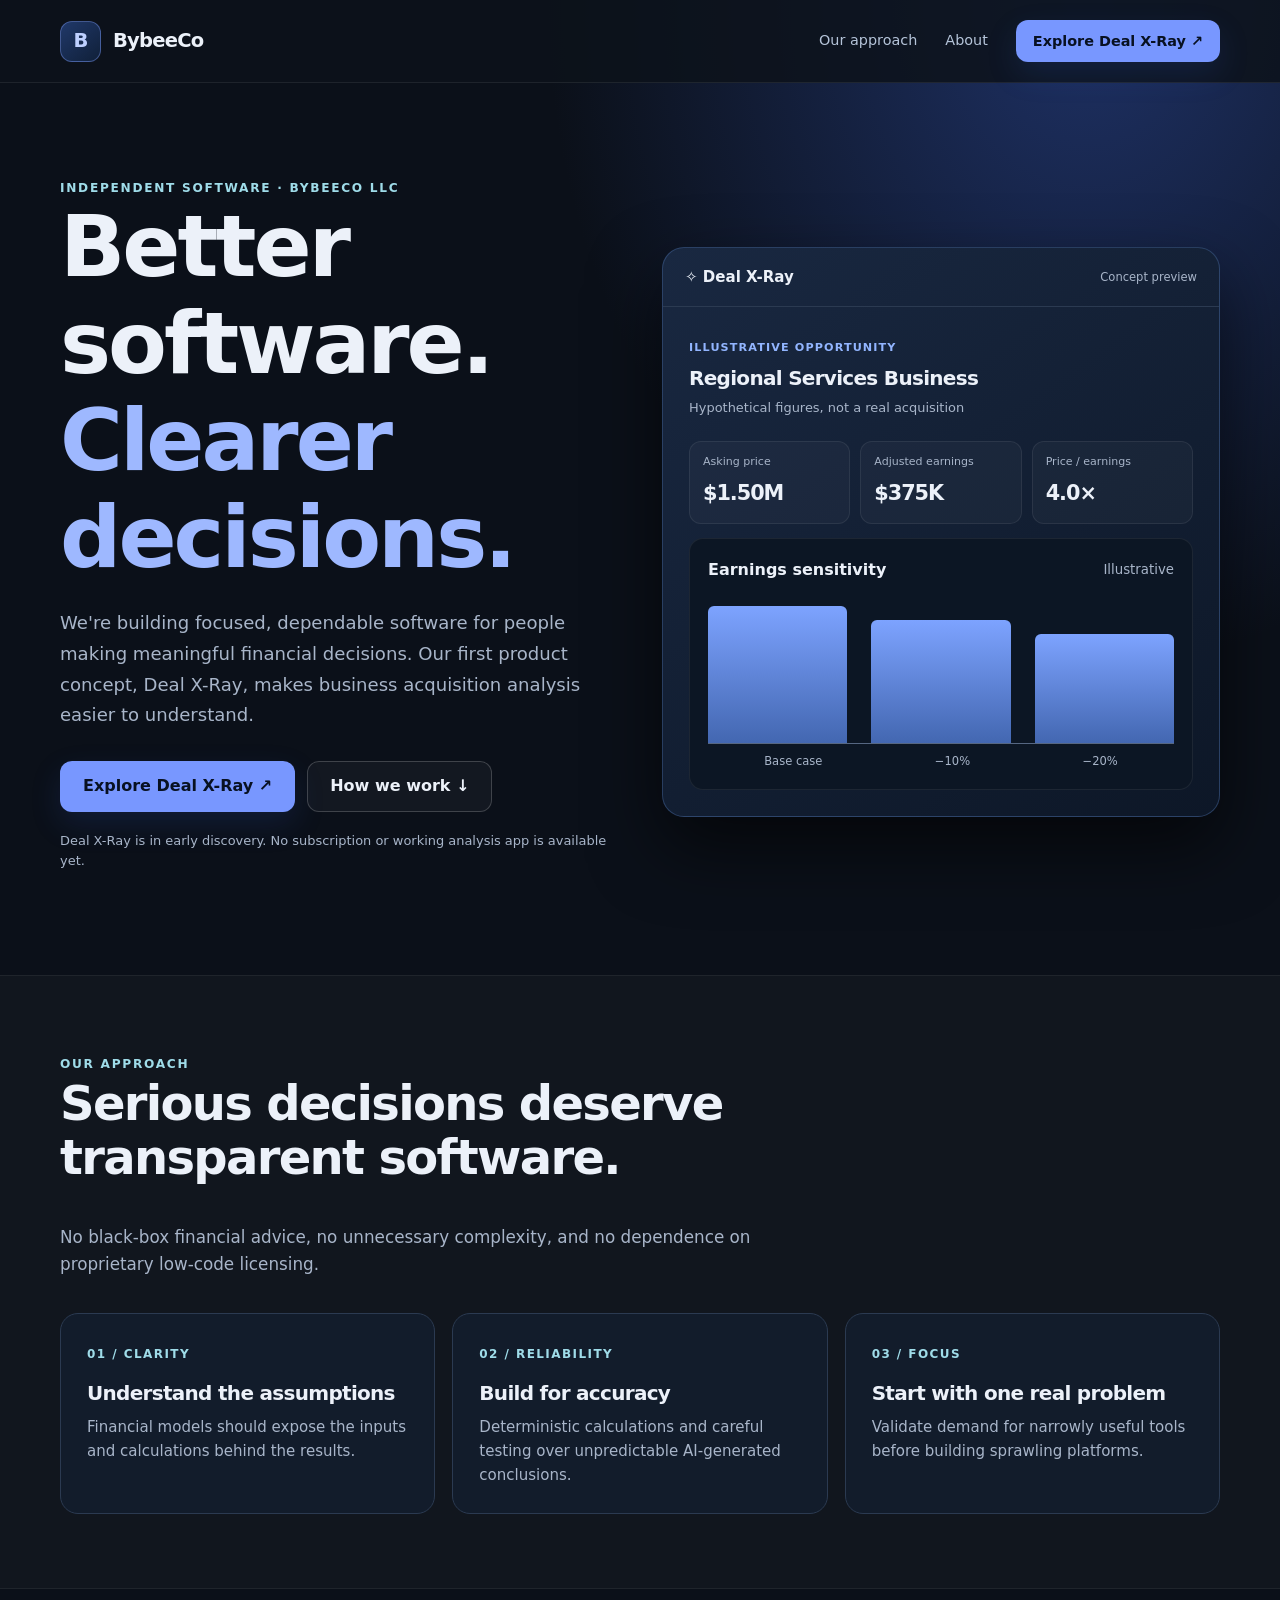
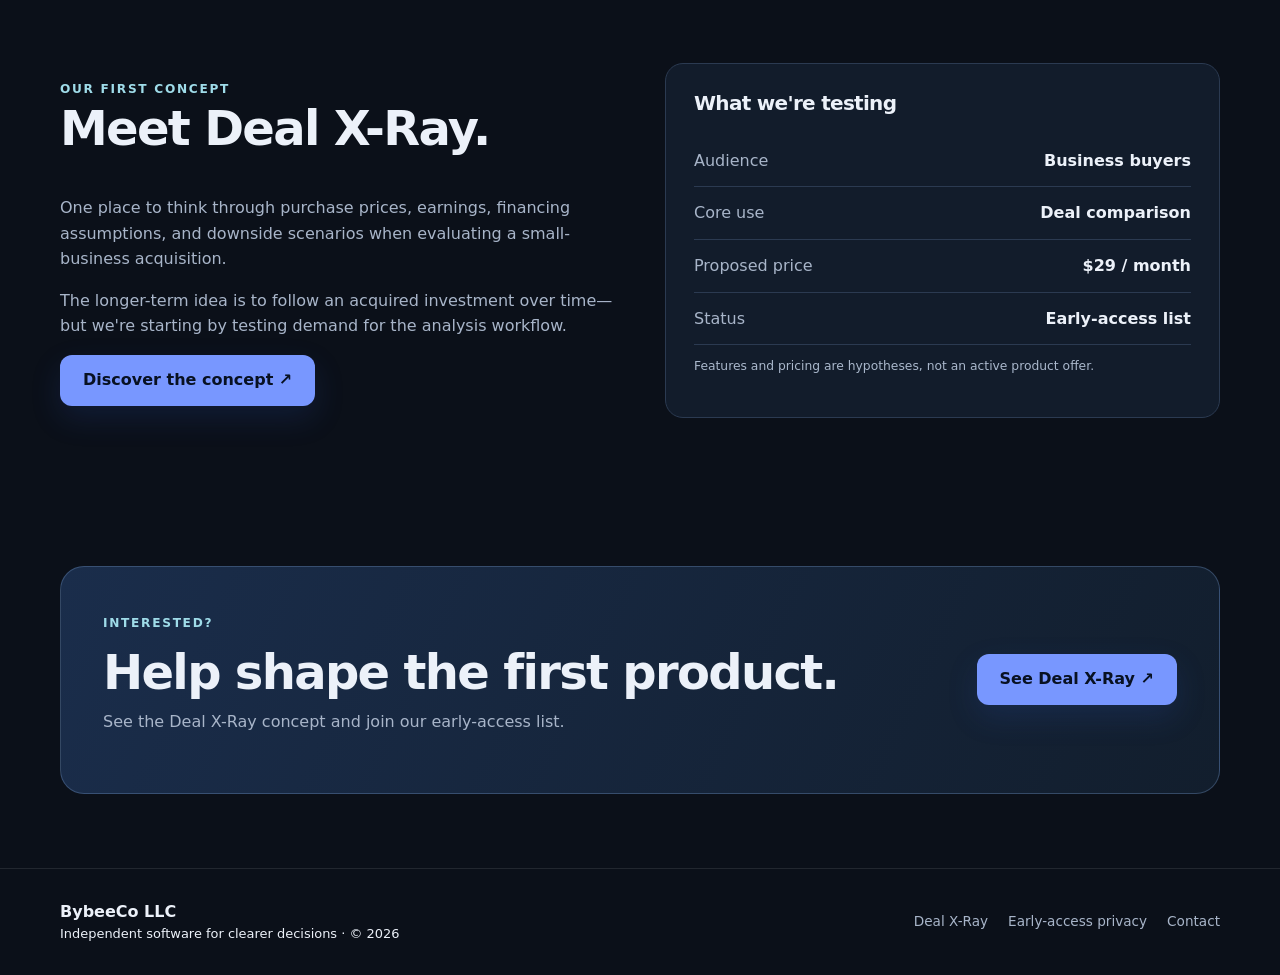
==== index.html @ 691fa4d2 "feat(site): add BybeeCo and Deal X-Ray launch pages" ====
<!doctype html>
<html lang="en"><head><meta charset="utf-8"><meta name="viewport" content="width=device-width,initial-scale=1"><meta name="theme-color" content="#0b1019"><meta name="description" content="BybeeCo is an independent software company creating transparent tools for financial decisions. Explore our first product concept, Deal X-Ray."><meta property="og:title" content="BybeeCo | Software for clearer decisions"><meta property="og:description" content="Independent software for meaningful business decisions. Discover Deal X-Ray."><link rel="icon" href="favicon.svg" type="image/svg+xml"><link rel="stylesheet" href="styles.css"><title>BybeeCo — Software for clearer decisions</title></head>
<body><header class="header"><div class="container nav"><a class="logo" href="./" aria-label="BybeeCo home"><span class="monogram">B</span>BybeeCo</a><nav class="nav-links" aria-label="Primary"><a href="#mission">Our approach</a><a href="#about">About</a><a class="button primary small" href="deal-xray/">Explore Deal X-Ray ↗</a></nav></div></header>
<main>
<section class="hero container"><div><div class="eyebrow">Independent software · BybeeCo LLC</div><h1>Better software.<br><span>Clearer decisions.</span></h1><p class="lead">We're building focused, dependable software for people making meaningful financial decisions. Our first product concept, Deal X-Ray, makes business acquisition analysis easier to understand.</p><div class="actions"><a class="button primary" href="deal-xray/">Explore Deal X-Ray ↗</a><a class="button secondary" href="#mission">How we work ↓</a></div><p class="caption">Deal X-Ray is in early discovery. No subscription or working analysis app is available yet.</p></div>
<div class="preview" role="img" aria-label="Illustrative Deal X-Ray dashboard for a fictional acquisition"><div class="preview-head"><strong>✧ Deal X-Ray</strong><small>Concept preview</small></div><div class="preview-body"><span class="preview-tag">ILLUSTRATIVE OPPORTUNITY</span><h3>Regional Services Business</h3><p class="caption">Hypothetical figures, not a real acquisition</p><div class="metrics"><div class="metric"><span>Asking price</span><strong>$1.50M</strong></div><div class="metric"><span>Adjusted earnings</span><strong>$375K</strong></div><div class="metric"><span>Price / earnings</span><strong>4.0×</strong></div></div><div class="graph"><div class="graph-top"><strong>Earnings sensitivity</strong><small>Illustrative</small></div><div class="bars"><div style="--h:100%"></div><div style="--h:90%"></div><div style="--h:80%"></div></div><div class="bar-labels"><span>Base case</span><span>−10%</span><span>−20%</span></div></div></div></div></section>
<section class="section section-alt" id="mission"><div class="container"><div class="section-head"><span class="kicker">Our approach</span><h2>Serious decisions deserve transparent software.</h2><p>No black-box financial advice, no unnecessary complexity, and no dependence on proprietary low-code licensing.</p></div><div class="cards"><div class="card"><span class="num">01 / CLARITY</span><h3>Understand the assumptions</h3><p>Financial models should expose the inputs and calculations behind the results.</p></div><div class="card"><span class="num">02 / RELIABILITY</span><h3>Build for accuracy</h3><p>Deterministic calculations and careful testing over unpredictable AI-generated conclusions.</p></div><div class="card"><span class="num">03 / FOCUS</span><h3>Start with one real problem</h3><p>Validate demand for narrowly useful tools before building sprawling platforms.</p></div></div></div></section>
<section class="section container" id="about"><div class="split"><div><span class="kicker">Our first concept</span><h2>Meet Deal X-Ray.</h2><p>One place to think through purchase prices, earnings, financing assumptions, and downside scenarios when evaluating a small-business acquisition.</p><p>The longer-term idea is to follow an acquired investment over time—but we're starting by testing demand for the analysis workflow.</p><a class="button primary" href="deal-xray/">Discover the concept ↗</a></div><div class="note"><h3>What we're testing</h3><div class="note-line"><span>Audience</span><strong>Business buyers</strong></div><div class="note-line"><span>Core use</span><strong>Deal comparison</strong></div><div class="note-line"><span>Proposed price</span><strong>$29 / month</strong></div><div class="note-line"><span>Status</span><strong>Early-access list</strong></div><p class="warning">Features and pricing are hypotheses, not an active product offer.</p></div></div></section>
<section class="section container"><div class="cta"><div><span class="kicker">Interested?</span><h2>Help shape the first product.</h2><p>See the Deal X-Ray concept and join our early-access list.</p></div><a class="button primary" href="deal-xray/">See Deal X-Ray ↗</a></div></section>
</main><footer class="footer"><div class="container footer-inner"><div><strong>BybeeCo LLC</strong><div class="caption">Independent software for clearer decisions · © 2026</div></div><div class="footer-links"><a href="deal-xray/">Deal X-Ray</a><a href="deal-xray/privacy.html">Early-access privacy</a><a href="mailto:chandler@bybeeco.net">Contact</a></div></div></footer></body></html>
---- styles.css ----
:root{color-scheme:dark;--bg:#0b1019;--panel:#121c2b;--panel2:#152238;--ink:#ecf1f9;--sub:#a8b5c9;--line:#2b3a51;--accent:#7295ff;--accent2:#9fdce9;--radius:18px}
*{box-sizing:border-box}html{scroll-behavior:smooth}body{margin:0;background:radial-gradient(ellipse 65% 40% at 85% 0%,#1e3165 0%,transparent 65%),var(--bg);color:var(--ink);font:16px/1.6 Inter,ui-sans-serif,system-ui,-apple-system,Segoe UI,sans-serif}a{color:inherit;text-decoration:none}a:hover{text-decoration:underline}a:focus-visible,summary:focus-visible{outline:2px solid var(--accent2);outline-offset:4px}h1,h2,h3,p{margin-top:0}h1,h2,h3{line-height:1.13;letter-spacing:-.035em}h1{font-size:clamp(2.7rem,6.7vw,5.7rem);margin-bottom:22px}h2{font-size:clamp(2rem,4vw,3rem)}h3{font-size:1.25rem}p{color:var(--sub)}small,.muted{color:var(--sub)}.container{width:min(1160px,calc(100% - 40px));margin:auto}.header{border-bottom:1px solid #ffffff13;background:#0c121bd9;position:relative;z-index:2}.nav{min-height:82px;display:flex;align-items:center;justify-content:space-between;gap:22px}.logo{display:flex;align-items:center;gap:12px;font-weight:750;font-size:1.22rem;letter-spacing:-.04em}.monogram{display:inline-grid;place-items:center;width:41px;height:41px;border:1px solid #86a2ff66;border-radius:12px;background:linear-gradient(140deg,#203869,#102039);color:#bed0ff;font-weight:850}.nav-links{display:flex;align-items:center;gap:28px}.nav-links>a:not(.button){font-size:.9rem;color:#b5c4d9}.button{display:inline-flex;align-items:center;justify-content:center;gap:8px;border-radius:12px;padding:14px 22px;font-weight:700;line-height:1.3;transition:transform .15s,background .15s;border:1px solid transparent}.button:hover{text-decoration:none;transform:translateY(-1px)}.primary{background:#7897ff;color:#081122;box-shadow:0 12px 30px #294eb030}.primary:hover{background:#93abff}.secondary{background:#ffffff09;border-color:#ffffff30;color:var(--ink)}.small{padding:11px 16px;font-size:.9rem}.eyebrow,.kicker{font-size:.76rem;color:var(--accent2);font-weight:750;letter-spacing:.14em;text-transform:uppercase}.hero{padding:96px 0 90px;display:grid;grid-template-columns:1fr 1fr;align-items:center;gap:44px}.hero h1 span{color:#9eb8ff}.lead{font-size:1.13rem;line-height:1.7;max-width:580px}.actions{display:flex;flex-wrap:wrap;gap:12px;margin:30px 0 19px}.caption{font-size:.81rem}.preview{background:linear-gradient(145deg,#192841,#0d1727);border:1px solid #4262977f;border-radius:22px;box-shadow:0 30px 70px #0009;overflow:hidden}.preview-head{display:flex;justify-content:space-between;align-items:center;padding:17px 22px;border-bottom:1px solid var(--line);gap:10px}.preview-head strong{font-size:.94rem}.preview-head small{font-size:.72rem}.preview-body{padding:26px}.preview-body h3{margin:8px 0}.preview-tag{color:#92b5ff;font-size:.7rem;font-weight:700;letter-spacing:.1em}.metrics{display:grid;grid-template-columns:repeat(3,1fr);gap:10px;margin-top:23px}.metric{background:#ffffff08;border:1px solid #ffffff13;border-radius:12px;padding:13px}.metric span{display:block;font-size:.69rem;color:var(--sub);line-height:1.3}.metric strong{display:block;font-size:1.3rem;margin:7px 0 0;letter-spacing:-.05em}.graph{margin-top:14px;padding:18px;background:#0c1624;border:1px solid #ffffff12;border-radius:14px}.graph-top{display:flex;align-items:center;justify-content:space-between;gap:10px}.bars{height:138px;display:grid;grid-template-columns:repeat(3,1fr);gap:24px;align-items:end;margin-top:24px;border-bottom:1px solid #566782}.bars div{border-radius:6px 6px 0 0;background:linear-gradient(180deg,#7da3ff,#4367b1);height:var(--h);position:relative}.bar-labels{display:flex;justify-content:space-around;color:var(--sub);font-size:.72rem;padding-top:8px}.section{padding:74px 0}.section-alt{background:#ffffff06;border-block:1px solid #ffffff0f}.section-head{max-width:740px;margin-bottom:35px}.section-head p{font-size:1.05rem}.cards{display:grid;grid-template-columns:repeat(3,minmax(0,1fr));gap:17px}.card{padding:26px;background:var(--panel);border:1px solid var(--line);border-radius:var(--radius)}.card .num{color:var(--accent2);font-size:.75rem;letter-spacing:.12em;font-weight:800}.card h3{margin:17px 0 10px}.card p{font-size:.94rem;margin:0}.split{display:grid;grid-template-columns:1fr 1fr;gap:50px;align-items:center}.check-list{list-style:none;padding:0}.check-list li{padding:12px 0 12px 32px;border-bottom:1px solid var(--line);position:relative;color:#cfdae8}.check-list li:before{content:'✓';position:absolute;left:0;color:var(--accent2)}.note{border:1px solid var(--line);background:var(--panel);border-radius:var(--radius);padding:28px}.note-line{display:flex;justify-content:space-between;gap:10px;padding:13px 0;border-bottom:1px solid var(--line)}.note-line:last-child{border-bottom:0}.note-line span{color:var(--sub)}.note-line strong{white-space:nowrap}.cta{border:1px solid #6685b168;background:linear-gradient(115deg,#1a2d4b,#121e2d);border-radius:24px;padding:42px;display:flex;align-items:center;justify-content:space-between;gap:28px}.cta h2{margin:10px 0}.price{display:flex;gap:12px;align-items:baseline;margin:12px 0 0}.price strong{font-size:2.15rem}.price span{color:var(--sub);font-size:.8rem}.faq{max-width:780px}.faq details{padding:18px 0;border-bottom:1px solid var(--line)}.faq summary{cursor:pointer;font-weight:650}.faq p{padding-top:12px}.footer{border-top:1px solid #ffffff18;padding:30px 0}.footer-inner{display:flex;justify-content:space-between;gap:16px;flex-wrap:wrap;align-items:center}.footer-links{display:flex;flex-wrap:wrap;gap:20px;font-size:.85rem;color:var(--sub)}.legal{max-width:800px;margin:65px auto 90px}.legal h1{font-size:clamp(2.2rem,5vw,3.4rem)}.legal h2{font-size:1.3rem;margin-top:28px}.legal p,.legal li{color:var(--sub)}.warning{font-size:.77rem;color:#aab8cc;margin-top:12px}
@media(max-width:850px){.hero,.split{grid-template-columns:1fr}.hero{padding:65px 0;gap:35px}.cards{grid-template-columns:1fr 1fr}.cta{flex-direction:column;align-items:start}.nav-links>a:not(.button){display:none}}
@media(max-width:560px){.container{width:min(100% - 28px,1160px)}.nav{min-height:70px}.nav-links .button{font-size:.77rem;padding:10px 12px}.logo{font-size:1.06rem}.monogram{width:35px;height:35px}.hero{padding:50px 0}.cards{grid-template-columns:1fr}.metrics{gap:5px}.metric{padding:10px}.metric strong{font-size:1.05rem}.metric span{font-size:.62rem}.preview-body{padding:15px}.cta{padding:26px}.section{padding:50px 0}.footer-inner{align-items:start;flex-direction:column}}
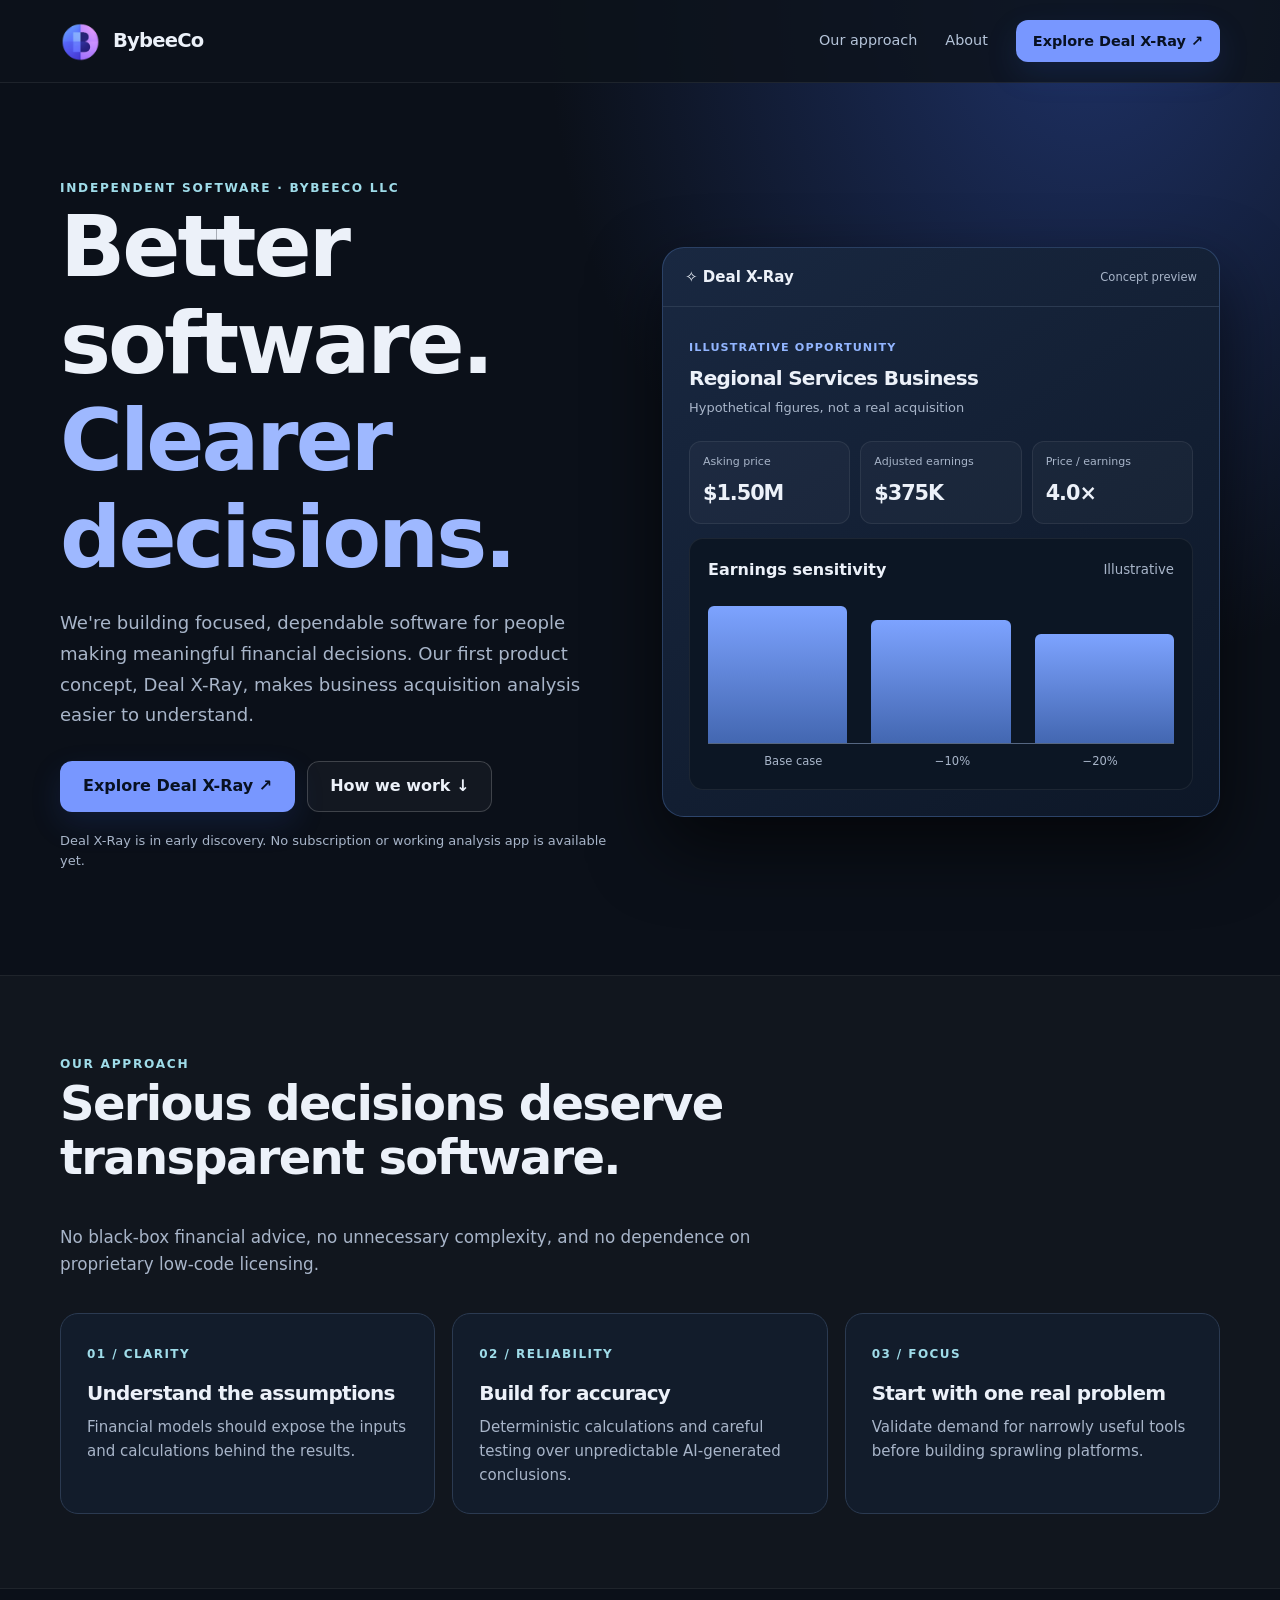
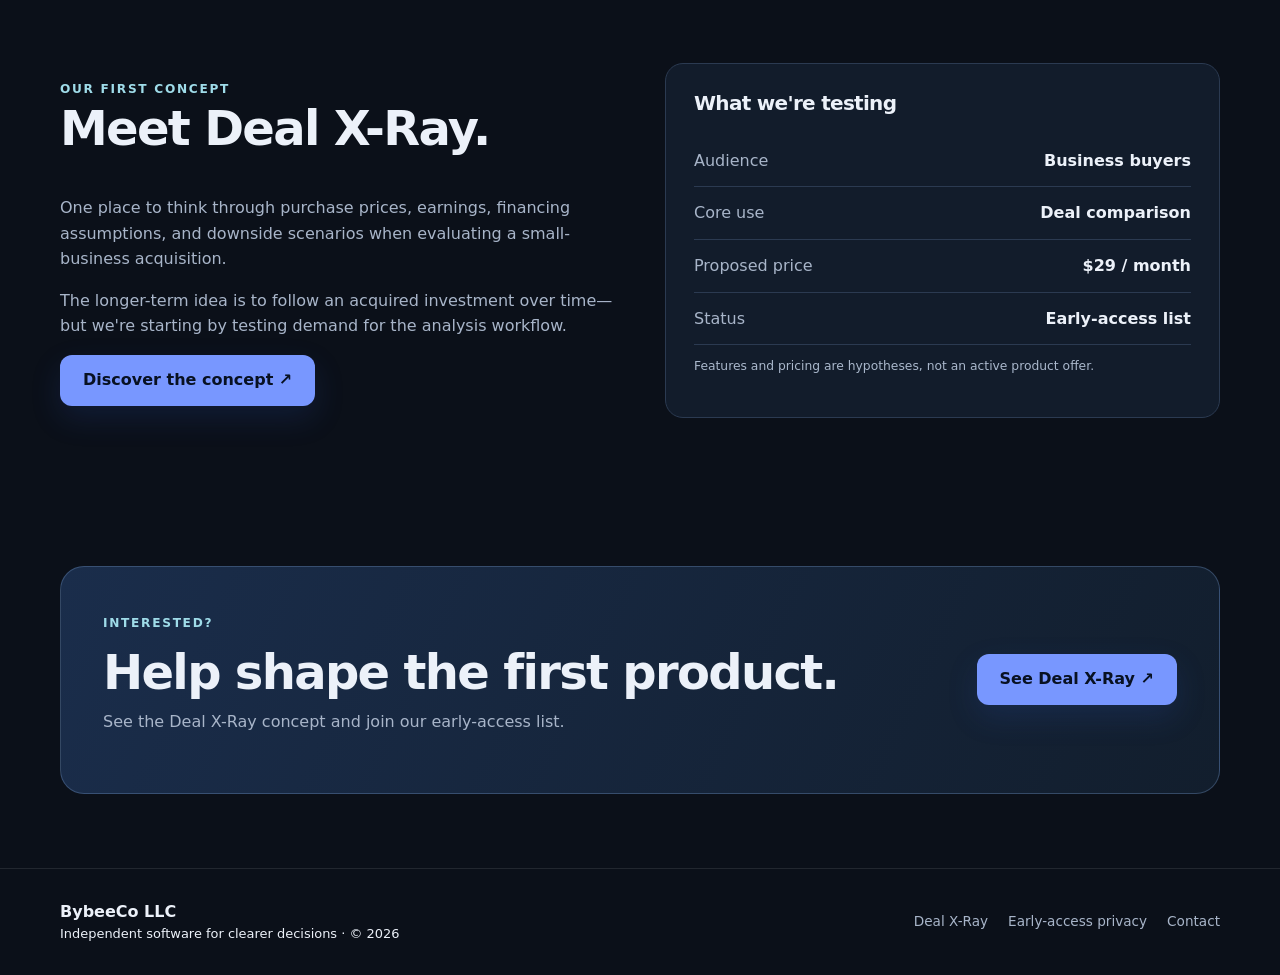
==== commit 5c559581: "style: replace placeholder monogram with original BybeeCo brand assets" ====
--- a/index.html
+++ b/index.html
@@ -1,6 +1,6 @@
 <!doctype html>
-<html lang="en"><head><meta charset="utf-8"><meta name="viewport" content="width=device-width,initial-scale=1"><meta name="theme-color" content="#0b1019"><meta name="description" content="BybeeCo is an independent software company creating transparent tools for financial decisions. Explore our first product concept, Deal X-Ray."><meta property="og:title" content="BybeeCo | Software for clearer decisions"><meta property="og:description" content="Independent software for meaningful business decisions. Discover Deal X-Ray."><link rel="icon" href="favicon.svg" type="image/svg+xml"><link rel="stylesheet" href="styles.css"><title>BybeeCo — Software for clearer decisions</title></head>
-<body><header class="header"><div class="container nav"><a class="logo" href="./" aria-label="BybeeCo home"><span class="monogram">B</span>BybeeCo</a><nav class="nav-links" aria-label="Primary"><a href="#mission">Our approach</a><a href="#about">About</a><a class="button primary small" href="deal-xray/">Explore Deal X-Ray ↗</a></nav></div></header>
+<html lang="en"><head><meta charset="utf-8"><meta name="viewport" content="width=device-width,initial-scale=1"><meta name="theme-color" content="#0b1019"><meta name="description" content="BybeeCo is an independent software company creating transparent tools for financial decisions. Explore our first product concept, Deal X-Ray."><meta property="og:title" content="BybeeCo | Software for clearer decisions"><meta property="og:description" content="Independent software for meaningful business decisions. Discover Deal X-Ray."><link rel="icon" type="image/png" sizes="96x96" href="favicon-96x96.png"><link rel="apple-touch-icon" sizes="192x192" href="web-app-manifest-192x192.png"><link rel="stylesheet" href="styles.css"><title>BybeeCo — Software for clearer decisions</title></head>
+<body><header class="header"><div class="container nav"><a class="logo" href="./" aria-label="BybeeCo home"><img class="brand-mark" src="web-app-manifest-192x192.png" width="41" height="41" alt="" decoding="async">BybeeCo</a><nav class="nav-links" aria-label="Primary"><a href="#mission">Our approach</a><a href="#about">About</a><a class="button primary small" href="deal-xray/">Explore Deal X-Ray ↗</a></nav></div></header>
 <main>
 <section class="hero container"><div><div class="eyebrow">Independent software · BybeeCo LLC</div><h1>Better software.<br><span>Clearer decisions.</span></h1><p class="lead">We're building focused, dependable software for people making meaningful financial decisions. Our first product concept, Deal X-Ray, makes business acquisition analysis easier to understand.</p><div class="actions"><a class="button primary" href="deal-xray/">Explore Deal X-Ray ↗</a><a class="button secondary" href="#mission">How we work ↓</a></div><p class="caption">Deal X-Ray is in early discovery. No subscription or working analysis app is available yet.</p></div>
 <div class="preview" role="img" aria-label="Illustrative Deal X-Ray dashboard for a fictional acquisition"><div class="preview-head"><strong>✧ Deal X-Ray</strong><small>Concept preview</small></div><div class="preview-body"><span class="preview-tag">ILLUSTRATIVE OPPORTUNITY</span><h3>Regional Services Business</h3><p class="caption">Hypothetical figures, not a real acquisition</p><div class="metrics"><div class="metric"><span>Asking price</span><strong>$1.50M</strong></div><div class="metric"><span>Adjusted earnings</span><strong>$375K</strong></div><div class="metric"><span>Price / earnings</span><strong>4.0×</strong></div></div><div class="graph"><div class="graph-top"><strong>Earnings sensitivity</strong><small>Illustrative</small></div><div class="bars"><div style="--h:100%"></div><div style="--h:90%"></div><div style="--h:80%"></div></div><div class="bar-labels"><span>Base case</span><span>−10%</span><span>−20%</span></div></div></div></div></section>
--- a/styles.css
+++ b/styles.css
@@ -1,4 +1,4 @@
 :root{color-scheme:dark;--bg:#0b1019;--panel:#121c2b;--panel2:#152238;--ink:#ecf1f9;--sub:#a8b5c9;--line:#2b3a51;--accent:#7295ff;--accent2:#9fdce9;--radius:18px}
-*{box-sizing:border-box}html{scroll-behavior:smooth}body{margin:0;background:radial-gradient(ellipse 65% 40% at 85% 0%,#1e3165 0%,transparent 65%),var(--bg);color:var(--ink);font:16px/1.6 Inter,ui-sans-serif,system-ui,-apple-system,Segoe UI,sans-serif}a{color:inherit;text-decoration:none}a:hover{text-decoration:underline}a:focus-visible,summary:focus-visible{outline:2px solid var(--accent2);outline-offset:4px}h1,h2,h3,p{margin-top:0}h1,h2,h3{line-height:1.13;letter-spacing:-.035em}h1{font-size:clamp(2.7rem,6.7vw,5.7rem);margin-bottom:22px}h2{font-size:clamp(2rem,4vw,3rem)}h3{font-size:1.25rem}p{color:var(--sub)}small,.muted{color:var(--sub)}.container{width:min(1160px,calc(100% - 40px));margin:auto}.header{border-bottom:1px solid #ffffff13;background:#0c121bd9;position:relative;z-index:2}.nav{min-height:82px;display:flex;align-items:center;justify-content:space-between;gap:22px}.logo{display:flex;align-items:center;gap:12px;font-weight:750;font-size:1.22rem;letter-spacing:-.04em}.monogram{display:inline-grid;place-items:center;width:41px;height:41px;border:1px solid #86a2ff66;border-radius:12px;background:linear-gradient(140deg,#203869,#102039);color:#bed0ff;font-weight:850}.nav-links{display:flex;align-items:center;gap:28px}.nav-links>a:not(.button){font-size:.9rem;color:#b5c4d9}.button{display:inline-flex;align-items:center;justify-content:center;gap:8px;border-radius:12px;padding:14px 22px;font-weight:700;line-height:1.3;transition:transform .15s,background .15s;border:1px solid transparent}.button:hover{text-decoration:none;transform:translateY(-1px)}.primary{background:#7897ff;color:#081122;box-shadow:0 12px 30px #294eb030}.primary:hover{background:#93abff}.secondary{background:#ffffff09;border-color:#ffffff30;color:var(--ink)}.small{padding:11px 16px;font-size:.9rem}.eyebrow,.kicker{font-size:.76rem;color:var(--accent2);font-weight:750;letter-spacing:.14em;text-transform:uppercase}.hero{padding:96px 0 90px;display:grid;grid-template-columns:1fr 1fr;align-items:center;gap:44px}.hero h1 span{color:#9eb8ff}.lead{font-size:1.13rem;line-height:1.7;max-width:580px}.actions{display:flex;flex-wrap:wrap;gap:12px;margin:30px 0 19px}.caption{font-size:.81rem}.preview{background:linear-gradient(145deg,#192841,#0d1727);border:1px solid #4262977f;border-radius:22px;box-shadow:0 30px 70px #0009;overflow:hidden}.preview-head{display:flex;justify-content:space-between;align-items:center;padding:17px 22px;border-bottom:1px solid var(--line);gap:10px}.preview-head strong{font-size:.94rem}.preview-head small{font-size:.72rem}.preview-body{padding:26px}.preview-body h3{margin:8px 0}.preview-tag{color:#92b5ff;font-size:.7rem;font-weight:700;letter-spacing:.1em}.metrics{display:grid;grid-template-columns:repeat(3,1fr);gap:10px;margin-top:23px}.metric{background:#ffffff08;border:1px solid #ffffff13;border-radius:12px;padding:13px}.metric span{display:block;font-size:.69rem;color:var(--sub);line-height:1.3}.metric strong{display:block;font-size:1.3rem;margin:7px 0 0;letter-spacing:-.05em}.graph{margin-top:14px;padding:18px;background:#0c1624;border:1px solid #ffffff12;border-radius:14px}.graph-top{display:flex;align-items:center;justify-content:space-between;gap:10px}.bars{height:138px;display:grid;grid-template-columns:repeat(3,1fr);gap:24px;align-items:end;margin-top:24px;border-bottom:1px solid #566782}.bars div{border-radius:6px 6px 0 0;background:linear-gradient(180deg,#7da3ff,#4367b1);height:var(--h);position:relative}.bar-labels{display:flex;justify-content:space-around;color:var(--sub);font-size:.72rem;padding-top:8px}.section{padding:74px 0}.section-alt{background:#ffffff06;border-block:1px solid #ffffff0f}.section-head{max-width:740px;margin-bottom:35px}.section-head p{font-size:1.05rem}.cards{display:grid;grid-template-columns:repeat(3,minmax(0,1fr));gap:17px}.card{padding:26px;background:var(--panel);border:1px solid var(--line);border-radius:var(--radius)}.card .num{color:var(--accent2);font-size:.75rem;letter-spacing:.12em;font-weight:800}.card h3{margin:17px 0 10px}.card p{font-size:.94rem;margin:0}.split{display:grid;grid-template-columns:1fr 1fr;gap:50px;align-items:center}.check-list{list-style:none;padding:0}.check-list li{padding:12px 0 12px 32px;border-bottom:1px solid var(--line);position:relative;color:#cfdae8}.check-list li:before{content:'✓';position:absolute;left:0;color:var(--accent2)}.note{border:1px solid var(--line);background:var(--panel);border-radius:var(--radius);padding:28px}.note-line{display:flex;justify-content:space-between;gap:10px;padding:13px 0;border-bottom:1px solid var(--line)}.note-line:last-child{border-bottom:0}.note-line span{color:var(--sub)}.note-line strong{white-space:nowrap}.cta{border:1px solid #6685b168;background:linear-gradient(115deg,#1a2d4b,#121e2d);border-radius:24px;padding:42px;display:flex;align-items:center;justify-content:space-between;gap:28px}.cta h2{margin:10px 0}.price{display:flex;gap:12px;align-items:baseline;margin:12px 0 0}.price strong{font-size:2.15rem}.price span{color:var(--sub);font-size:.8rem}.faq{max-width:780px}.faq details{padding:18px 0;border-bottom:1px solid var(--line)}.faq summary{cursor:pointer;font-weight:650}.faq p{padding-top:12px}.footer{border-top:1px solid #ffffff18;padding:30px 0}.footer-inner{display:flex;justify-content:space-between;gap:16px;flex-wrap:wrap;align-items:center}.footer-links{display:flex;flex-wrap:wrap;gap:20px;font-size:.85rem;color:var(--sub)}.legal{max-width:800px;margin:65px auto 90px}.legal h1{font-size:clamp(2.2rem,5vw,3.4rem)}.legal h2{font-size:1.3rem;margin-top:28px}.legal p,.legal li{color:var(--sub)}.warning{font-size:.77rem;color:#aab8cc;margin-top:12px}
+*{box-sizing:border-box}html{scroll-behavior:smooth}body{margin:0;background:radial-gradient(ellipse 65% 40% at 85% 0%,#1e3165 0%,transparent 65%),var(--bg);color:var(--ink);font:16px/1.6 Inter,ui-sans-serif,system-ui,-apple-system,Segoe UI,sans-serif}a{color:inherit;text-decoration:none}a:hover{text-decoration:underline}a:focus-visible,summary:focus-visible{outline:2px solid var(--accent2);outline-offset:4px}h1,h2,h3,p{margin-top:0}h1,h2,h3{line-height:1.13;letter-spacing:-.035em}h1{font-size:clamp(2.7rem,6.7vw,5.7rem);margin-bottom:22px}h2{font-size:clamp(2rem,4vw,3rem)}h3{font-size:1.25rem}p{color:var(--sub)}small,.muted{color:var(--sub)}.container{width:min(1160px,calc(100% - 40px));margin:auto}.header{border-bottom:1px solid #ffffff13;background:#0c121bd9;position:relative;z-index:2}.nav{min-height:82px;display:flex;align-items:center;justify-content:space-between;gap:22px}.logo{display:flex;align-items:center;gap:12px;font-weight:750;font-size:1.22rem;letter-spacing:-.04em}.brand-mark{display:block;width:41px;height:41px;object-fit:contain;flex-shrink:0}.nav-links{display:flex;align-items:center;gap:28px}.nav-links>a:not(.button){font-size:.9rem;color:#b5c4d9}.button{display:inline-flex;align-items:center;justify-content:center;gap:8px;border-radius:12px;padding:14px 22px;font-weight:700;line-height:1.3;transition:transform .15s,background .15s;border:1px solid transparent}.button:hover{text-decoration:none;transform:translateY(-1px)}.primary{background:#7897ff;color:#081122;box-shadow:0 12px 30px #294eb030}.primary:hover{background:#93abff}.secondary{background:#ffffff09;border-color:#ffffff30;color:var(--ink)}.small{padding:11px 16px;font-size:.9rem}.eyebrow,.kicker{font-size:.76rem;color:var(--accent2);font-weight:750;letter-spacing:.14em;text-transform:uppercase}.hero{padding:96px 0 90px;display:grid;grid-template-columns:1fr 1fr;align-items:center;gap:44px}.hero h1 span{color:#9eb8ff}.lead{font-size:1.13rem;line-height:1.7;max-width:580px}.actions{display:flex;flex-wrap:wrap;gap:12px;margin:30px 0 19px}.caption{font-size:.81rem}.preview{background:linear-gradient(145deg,#192841,#0d1727);border:1px solid #4262977f;border-radius:22px;box-shadow:0 30px 70px #0009;overflow:hidden}.preview-head{display:flex;justify-content:space-between;align-items:center;padding:17px 22px;border-bottom:1px solid var(--line);gap:10px}.preview-head strong{font-size:.94rem}.preview-head small{font-size:.72rem}.preview-body{padding:26px}.preview-body h3{margin:8px 0}.preview-tag{color:#92b5ff;font-size:.7rem;font-weight:700;letter-spacing:.1em}.metrics{display:grid;grid-template-columns:repeat(3,1fr);gap:10px;margin-top:23px}.metric{background:#ffffff08;border:1px solid #ffffff13;border-radius:12px;padding:13px}.metric span{display:block;font-size:.69rem;color:var(--sub);line-height:1.3}.metric strong{display:block;font-size:1.3rem;margin:7px 0 0;letter-spacing:-.05em}.graph{margin-top:14px;padding:18px;background:#0c1624;border:1px solid #ffffff12;border-radius:14px}.graph-top{display:flex;align-items:center;justify-content:space-between;gap:10px}.bars{height:138px;display:grid;grid-template-columns:repeat(3,1fr);gap:24px;align-items:end;margin-top:24px;border-bottom:1px solid #566782}.bars div{border-radius:6px 6px 0 0;background:linear-gradient(180deg,#7da3ff,#4367b1);height:var(--h);position:relative}.bar-labels{display:flex;justify-content:space-around;color:var(--sub);font-size:.72rem;padding-top:8px}.section{padding:74px 0}.section-alt{background:#ffffff06;border-block:1px solid #ffffff0f}.section-head{max-width:740px;margin-bottom:35px}.section-head p{font-size:1.05rem}.cards{display:grid;grid-template-columns:repeat(3,minmax(0,1fr));gap:17px}.card{padding:26px;background:var(--panel);border:1px solid var(--line);border-radius:var(--radius)}.card .num{color:var(--accent2);font-size:.75rem;letter-spacing:.12em;font-weight:800}.card h3{margin:17px 0 10px}.card p{font-size:.94rem;margin:0}.split{display:grid;grid-template-columns:1fr 1fr;gap:50px;align-items:center}.check-list{list-style:none;padding:0}.check-list li{padding:12px 0 12px 32px;border-bottom:1px solid var(--line);position:relative;color:#cfdae8}.check-list li:before{content:'✓';position:absolute;left:0;color:var(--accent2)}.note{border:1px solid var(--line);background:var(--panel);border-radius:var(--radius);padding:28px}.note-line{display:flex;justify-content:space-between;gap:10px;padding:13px 0;border-bottom:1px solid var(--line)}.note-line:last-child{border-bottom:0}.note-line span{color:var(--sub)}.note-line strong{white-space:nowrap}.cta{border:1px solid #6685b168;background:linear-gradient(115deg,#1a2d4b,#121e2d);border-radius:24px;padding:42px;display:flex;align-items:center;justify-content:space-between;gap:28px}.cta h2{margin:10px 0}.price{display:flex;gap:12px;align-items:baseline;margin:12px 0 0}.price strong{font-size:2.15rem}.price span{color:var(--sub);font-size:.8rem}.faq{max-width:780px}.faq details{padding:18px 0;border-bottom:1px solid var(--line)}.faq summary{cursor:pointer;font-weight:650}.faq p{padding-top:12px}.footer{border-top:1px solid #ffffff18;padding:30px 0}.footer-inner{display:flex;justify-content:space-between;gap:16px;flex-wrap:wrap;align-items:center}.footer-links{display:flex;flex-wrap:wrap;gap:20px;font-size:.85rem;color:var(--sub)}.legal{max-width:800px;margin:65px auto 90px}.legal h1{font-size:clamp(2.2rem,5vw,3.4rem)}.legal h2{font-size:1.3rem;margin-top:28px}.legal p,.legal li{color:var(--sub)}.warning{font-size:.77rem;color:#aab8cc;margin-top:12px}
 @media(max-width:850px){.hero,.split{grid-template-columns:1fr}.hero{padding:65px 0;gap:35px}.cards{grid-template-columns:1fr 1fr}.cta{flex-direction:column;align-items:start}.nav-links>a:not(.button){display:none}}
-@media(max-width:560px){.container{width:min(100% - 28px,1160px)}.nav{min-height:70px}.nav-links .button{font-size:.77rem;padding:10px 12px}.logo{font-size:1.06rem}.monogram{width:35px;height:35px}.hero{padding:50px 0}.cards{grid-template-columns:1fr}.metrics{gap:5px}.metric{padding:10px}.metric strong{font-size:1.05rem}.metric span{font-size:.62rem}.preview-body{padding:15px}.cta{padding:26px}.section{padding:50px 0}.footer-inner{align-items:start;flex-direction:column}}+@media(max-width:560px){.container{width:min(100% - 28px,1160px)}.nav{min-height:70px}.nav-links .button{font-size:.77rem;padding:10px 12px}.logo{font-size:1.06rem}.brand-mark{width:35px;height:35px}.hero{padding:50px 0}.cards{grid-template-columns:1fr}.metrics{gap:5px}.metric{padding:10px}.metric strong{font-size:1.05rem}.metric span{font-size:.62rem}.preview-body{padding:15px}.cta{padding:26px}.section{padding:50px 0}.footer-inner{align-items:start;flex-direction:column}}
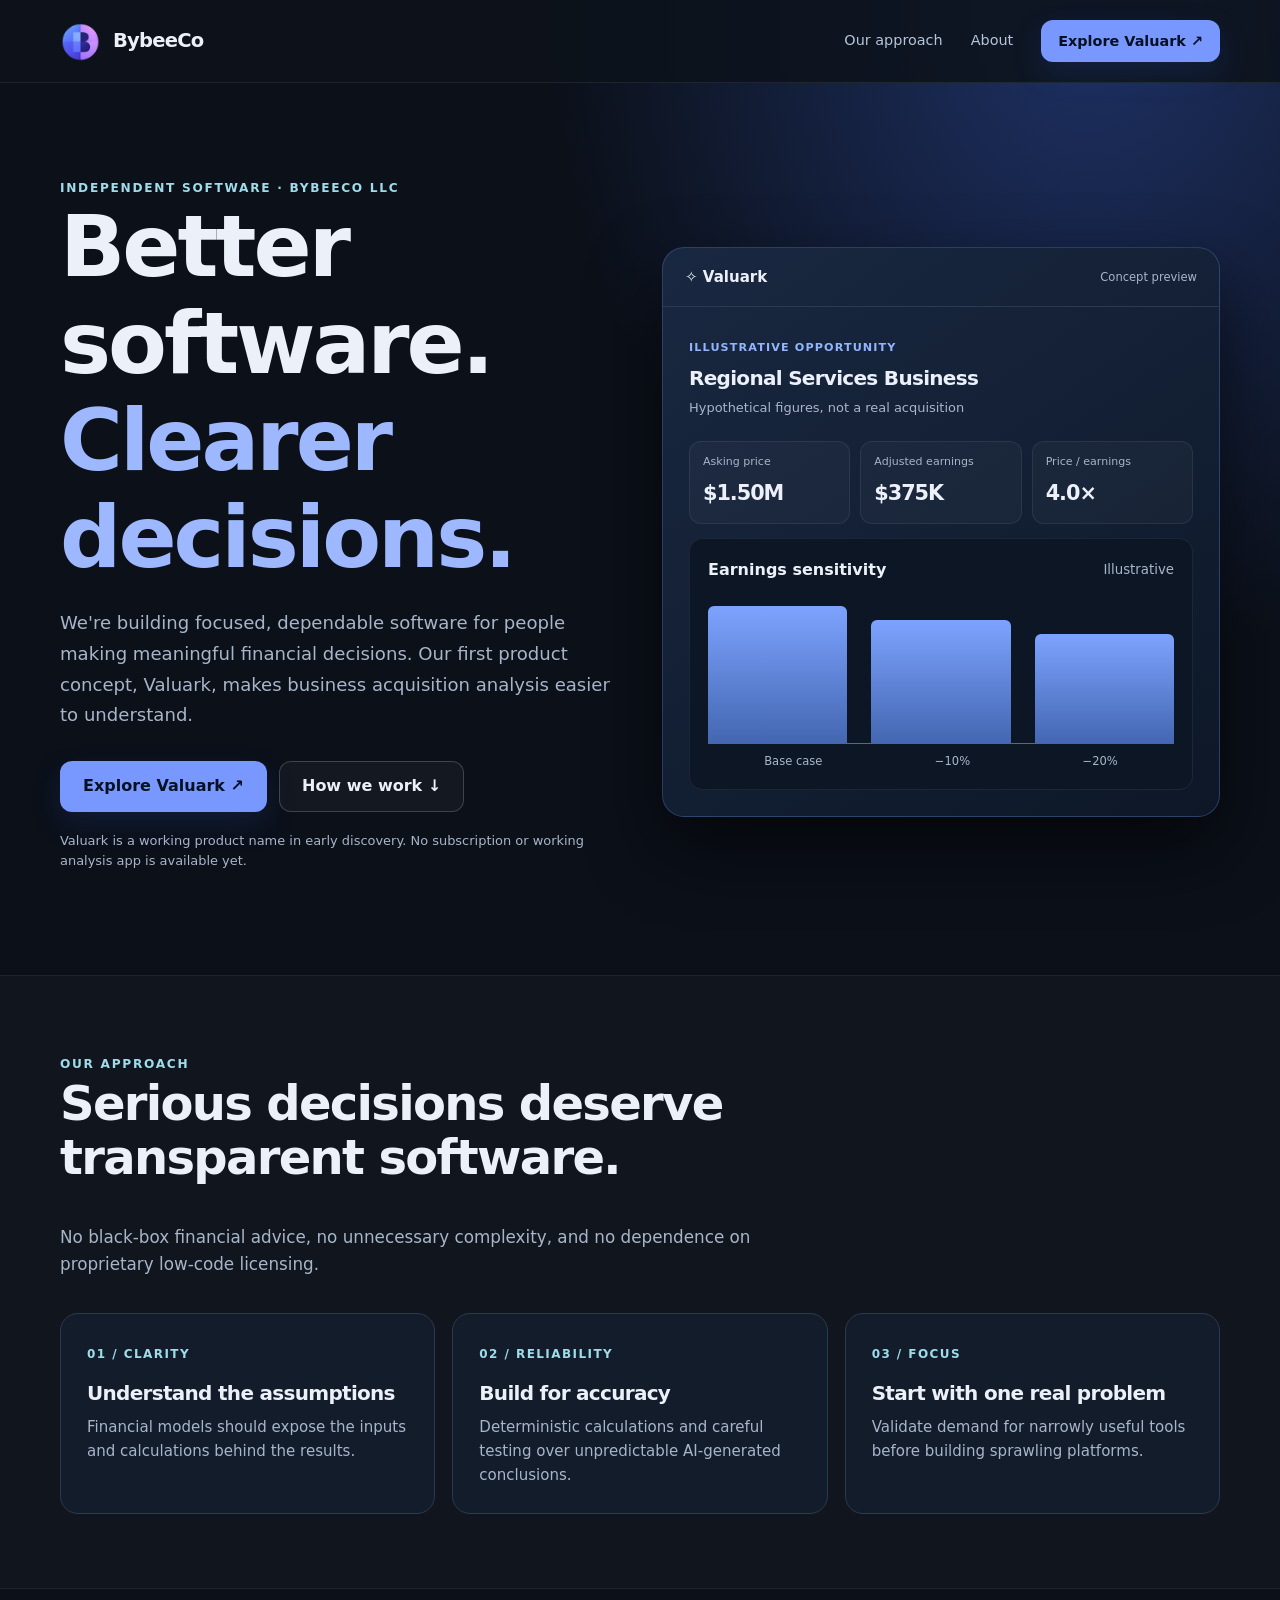
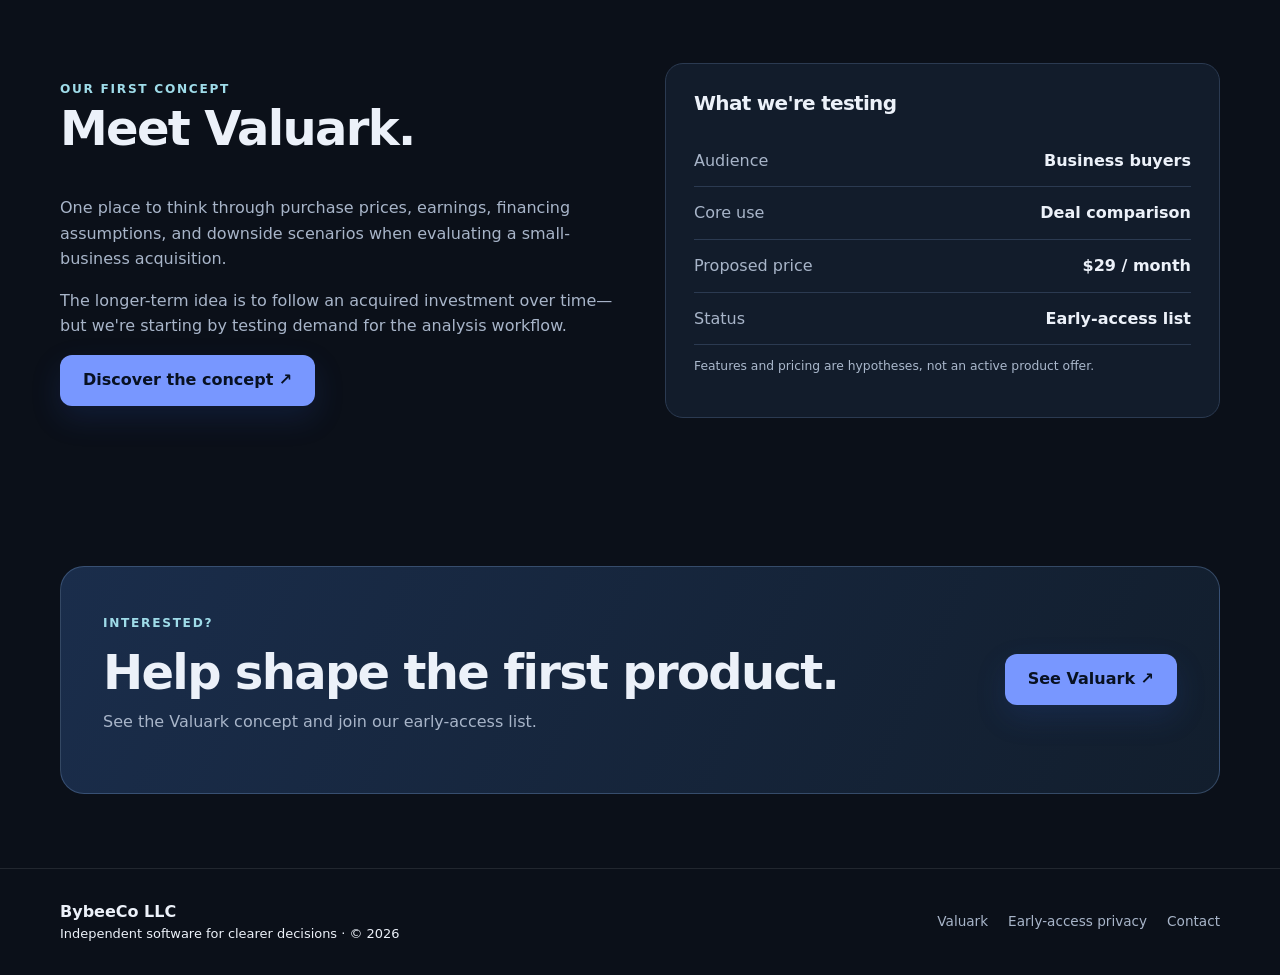
==== commit 6e8b54a1: "feat(brand): update index.html for Valuark brand transition" ====
--- a/index.html
+++ b/index.html
@@ -1,10 +1,11 @@
 <!doctype html>
-<html lang="en"><head><meta charset="utf-8"><meta name="viewport" content="width=device-width,initial-scale=1"><meta name="theme-color" content="#0b1019"><meta name="description" content="BybeeCo is an independent software company creating transparent tools for financial decisions. Explore our first product concept, Deal X-Ray."><meta property="og:title" content="BybeeCo | Software for clearer decisions"><meta property="og:description" content="Independent software for meaningful business decisions. Discover Deal X-Ray."><link rel="icon" type="image/png" sizes="96x96" href="favicon-96x96.png"><link rel="apple-touch-icon" sizes="192x192" href="web-app-manifest-192x192.png"><link rel="stylesheet" href="styles.css"><title>BybeeCo — Software for clearer decisions</title></head>
-<body><header class="header"><div class="container nav"><a class="logo" href="./" aria-label="BybeeCo home"><img class="brand-mark" src="web-app-manifest-192x192.png" width="41" height="41" alt="" decoding="async">BybeeCo</a><nav class="nav-links" aria-label="Primary"><a href="#mission">Our approach</a><a href="#about">About</a><a class="button primary small" href="deal-xray/">Explore Deal X-Ray ↗</a></nav></div></header>
+<html lang="en"><head><meta charset="utf-8"><meta name="viewport" content="width=device-width,initial-scale=1"><meta name="theme-color" content="#0b1019"><meta name="description" content="BybeeCo is an independent software company creating transparent tools for financial decisions. Explore our first product concept, Valuark."><meta property="og:title" content="BybeeCo | Software for clearer decisions"><meta property="og:description" content="Independent software for meaningful business decisions. Discover Valuark."><link rel="icon" type="image/png" sizes="96x96" href="favicon-96x96.png"><link rel="apple-touch-icon" sizes="192x192" href="web-app-manifest-192x192.png"><link rel="stylesheet" href="styles.css"><title>BybeeCo — Software for clearer decisions</title><!-- Cloudflare Web Analytics --><script type='module' src='https://static.cloudflareinsights.com/beacon.min.js' data-cf-beacon='{"token": "6b9af6c4d213418a8455e98528e53d12"}'></script><!-- End Cloudflare Web Analytics -->
+</head>
+<body><header class="header"><div class="container nav"><a class="logo" href="./" aria-label="BybeeCo home"><img class="brand-mark" src="web-app-manifest-192x192.png" width="41" height="41" alt="" decoding="async">BybeeCo</a><nav class="nav-links" aria-label="Primary"><a href="#mission">Our approach</a><a href="#about">About</a><a class="button primary small" href="valuark/">Explore Valuark ↗</a></nav></div></header>
 <main>
-<section class="hero container"><div><div class="eyebrow">Independent software · BybeeCo LLC</div><h1>Better software.<br><span>Clearer decisions.</span></h1><p class="lead">We're building focused, dependable software for people making meaningful financial decisions. Our first product concept, Deal X-Ray, makes business acquisition analysis easier to understand.</p><div class="actions"><a class="button primary" href="deal-xray/">Explore Deal X-Ray ↗</a><a class="button secondary" href="#mission">How we work ↓</a></div><p class="caption">Deal X-Ray is in early discovery. No subscription or working analysis app is available yet.</p></div>
-<div class="preview" role="img" aria-label="Illustrative Deal X-Ray dashboard for a fictional acquisition"><div class="preview-head"><strong>✧ Deal X-Ray</strong><small>Concept preview</small></div><div class="preview-body"><span class="preview-tag">ILLUSTRATIVE OPPORTUNITY</span><h3>Regional Services Business</h3><p class="caption">Hypothetical figures, not a real acquisition</p><div class="metrics"><div class="metric"><span>Asking price</span><strong>$1.50M</strong></div><div class="metric"><span>Adjusted earnings</span><strong>$375K</strong></div><div class="metric"><span>Price / earnings</span><strong>4.0×</strong></div></div><div class="graph"><div class="graph-top"><strong>Earnings sensitivity</strong><small>Illustrative</small></div><div class="bars"><div style="--h:100%"></div><div style="--h:90%"></div><div style="--h:80%"></div></div><div class="bar-labels"><span>Base case</span><span>−10%</span><span>−20%</span></div></div></div></div></section>
+<section class="hero container"><div><div class="eyebrow">Independent software · BybeeCo LLC</div><h1>Better software.<br><span>Clearer decisions.</span></h1><p class="lead">We're building focused, dependable software for people making meaningful financial decisions. Our first product concept, Valuark, makes business acquisition analysis easier to understand.</p><div class="actions"><a class="button primary" href="valuark/">Explore Valuark ↗</a><a class="button secondary" href="#mission">How we work ↓</a></div><p class="caption">Valuark is a working product name in early discovery. No subscription or working analysis app is available yet.</p></div>
+<div class="preview" role="img" aria-label="Illustrative Valuark dashboard for a fictional acquisition"><div class="preview-head"><strong>✧ Valuark</strong><small>Concept preview</small></div><div class="preview-body"><span class="preview-tag">ILLUSTRATIVE OPPORTUNITY</span><h3>Regional Services Business</h3><p class="caption">Hypothetical figures, not a real acquisition</p><div class="metrics"><div class="metric"><span>Asking price</span><strong>$1.50M</strong></div><div class="metric"><span>Adjusted earnings</span><strong>$375K</strong></div><div class="metric"><span>Price / earnings</span><strong>4.0×</strong></div></div><div class="graph"><div class="graph-top"><strong>Earnings sensitivity</strong><small>Illustrative</small></div><div class="bars"><div style="--h:100%"></div><div style="--h:90%"></div><div style="--h:80%"></div></div><div class="bar-labels"><span>Base case</span><span>−10%</span><span>−20%</span></div></div></div></div></section>
 <section class="section section-alt" id="mission"><div class="container"><div class="section-head"><span class="kicker">Our approach</span><h2>Serious decisions deserve transparent software.</h2><p>No black-box financial advice, no unnecessary complexity, and no dependence on proprietary low-code licensing.</p></div><div class="cards"><div class="card"><span class="num">01 / CLARITY</span><h3>Understand the assumptions</h3><p>Financial models should expose the inputs and calculations behind the results.</p></div><div class="card"><span class="num">02 / RELIABILITY</span><h3>Build for accuracy</h3><p>Deterministic calculations and careful testing over unpredictable AI-generated conclusions.</p></div><div class="card"><span class="num">03 / FOCUS</span><h3>Start with one real problem</h3><p>Validate demand for narrowly useful tools before building sprawling platforms.</p></div></div></div></section>
-<section class="section container" id="about"><div class="split"><div><span class="kicker">Our first concept</span><h2>Meet Deal X-Ray.</h2><p>One place to think through purchase prices, earnings, financing assumptions, and downside scenarios when evaluating a small-business acquisition.</p><p>The longer-term idea is to follow an acquired investment over time—but we're starting by testing demand for the analysis workflow.</p><a class="button primary" href="deal-xray/">Discover the concept ↗</a></div><div class="note"><h3>What we're testing</h3><div class="note-line"><span>Audience</span><strong>Business buyers</strong></div><div class="note-line"><span>Core use</span><strong>Deal comparison</strong></div><div class="note-line"><span>Proposed price</span><strong>$29 / month</strong></div><div class="note-line"><span>Status</span><strong>Early-access list</strong></div><p class="warning">Features and pricing are hypotheses, not an active product offer.</p></div></div></section>
-<section class="section container"><div class="cta"><div><span class="kicker">Interested?</span><h2>Help shape the first product.</h2><p>See the Deal X-Ray concept and join our early-access list.</p></div><a class="button primary" href="deal-xray/">See Deal X-Ray ↗</a></div></section>
-</main><footer class="footer"><div class="container footer-inner"><div><strong>BybeeCo LLC</strong><div class="caption">Independent software for clearer decisions · © 2026</div></div><div class="footer-links"><a href="deal-xray/">Deal X-Ray</a><a href="deal-xray/privacy.html">Early-access privacy</a><a href="mailto:chandler@bybeeco.net">Contact</a></div></div></footer></body></html>+<section class="section container" id="about"><div class="split"><div><span class="kicker">Our first concept</span><h2>Meet Valuark.</h2><p>One place to think through purchase prices, earnings, financing assumptions, and downside scenarios when evaluating a small-business acquisition.</p><p>The longer-term idea is to follow an acquired investment over time—but we're starting by testing demand for the analysis workflow.</p><a class="button primary" href="valuark/">Discover the concept ↗</a></div><div class="note"><h3>What we're testing</h3><div class="note-line"><span>Audience</span><strong>Business buyers</strong></div><div class="note-line"><span>Core use</span><strong>Deal comparison</strong></div><div class="note-line"><span>Proposed price</span><strong>$29 / month</strong></div><div class="note-line"><span>Status</span><strong>Early-access list</strong></div><p class="warning">Features and pricing are hypotheses, not an active product offer.</p></div></div></section>
+<section class="section container"><div class="cta"><div><span class="kicker">Interested?</span><h2>Help shape the first product.</h2><p>See the Valuark concept and join our early-access list.</p></div><a class="button primary" href="valuark/">See Valuark ↗</a></div></section>
+</main><footer class="footer"><div class="container footer-inner"><div><strong>BybeeCo LLC</strong><div class="caption">Independent software for clearer decisions · © 2026</div></div><div class="footer-links"><a href="valuark/">Valuark</a><a href="valuark/privacy.html">Early-access privacy</a><a href="mailto:chandler@bybeeco.net">Contact</a></div></div></footer></body></html>
